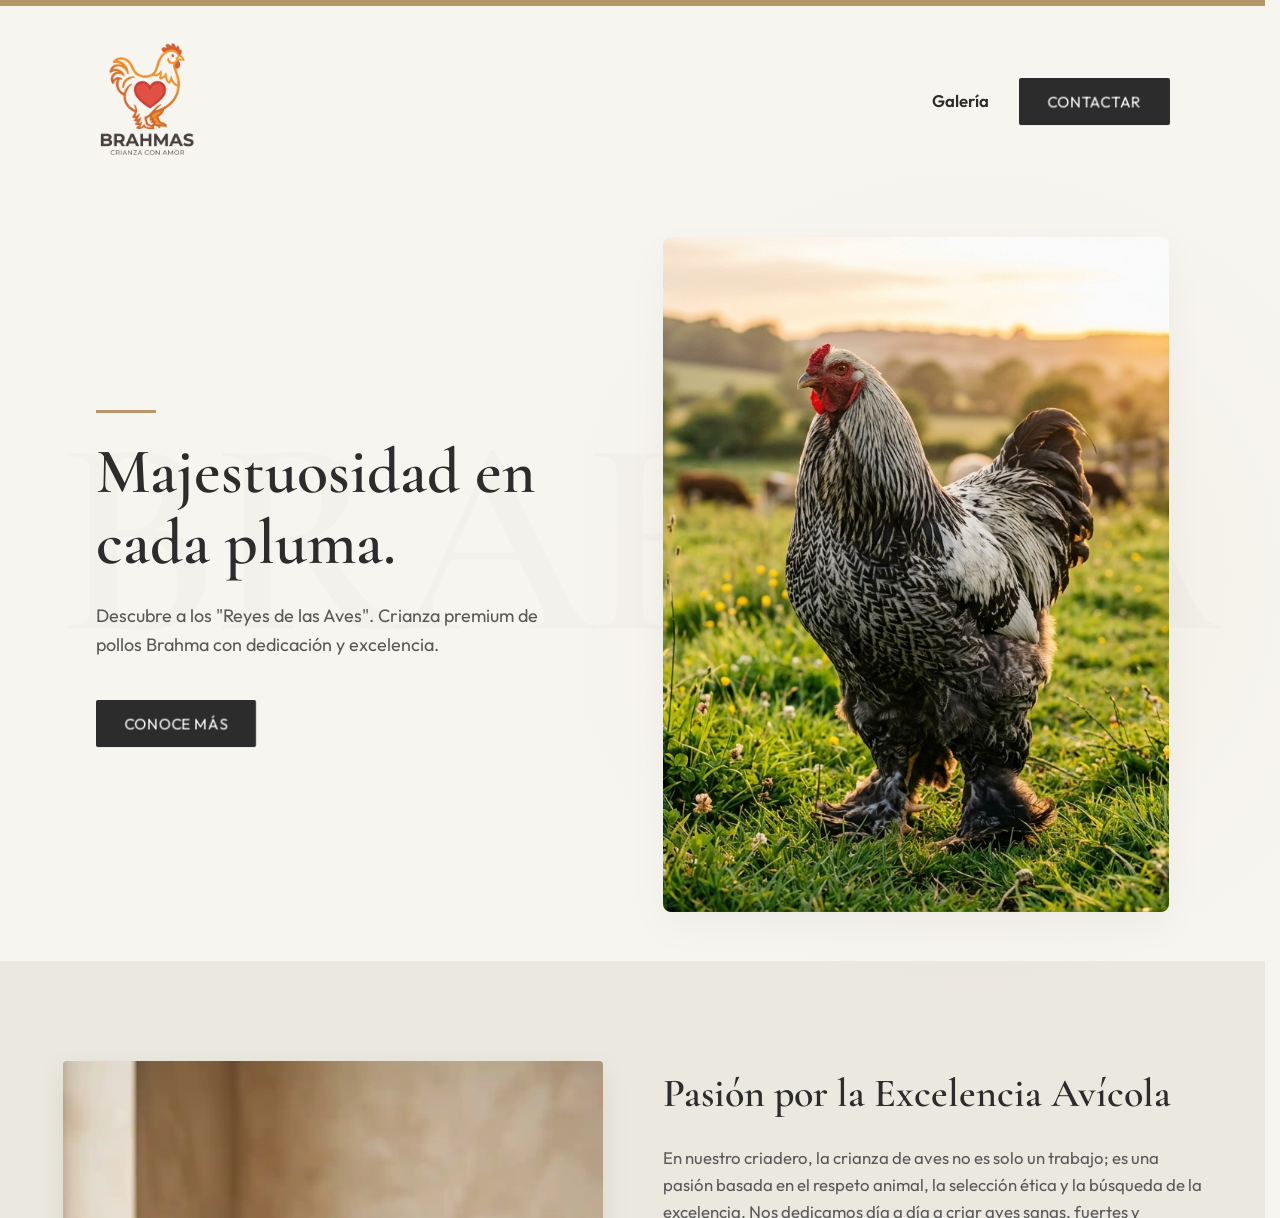
==== index.html @ 0497812a "POLLOWEB" ====
<!DOCTYPE html>
<html>
<head>
    <meta http-equiv="refresh" content="0; url=Modules/Pagina Principal/index.html" />
    <title>Redirecting...</title>
</head>
<body>
    <p>Redirigiendo a la página principal...</p>
</body>
</html>
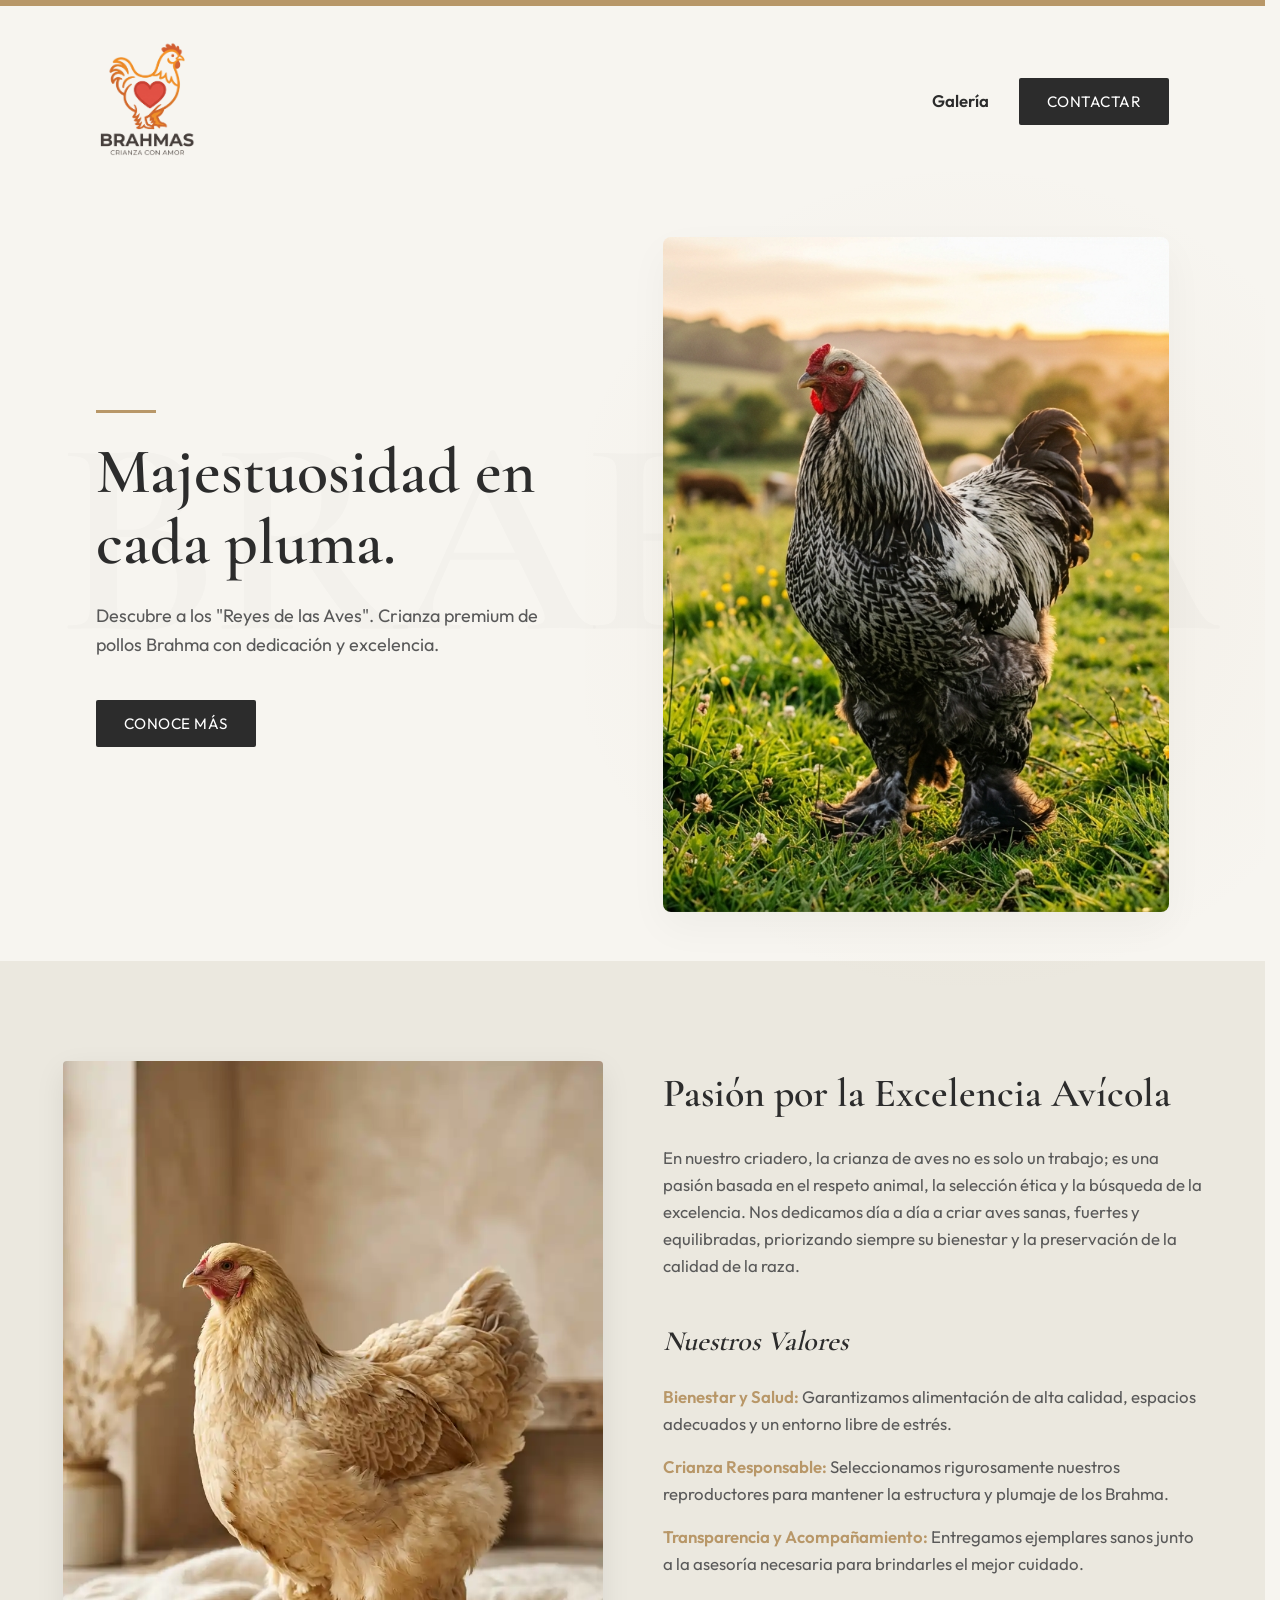
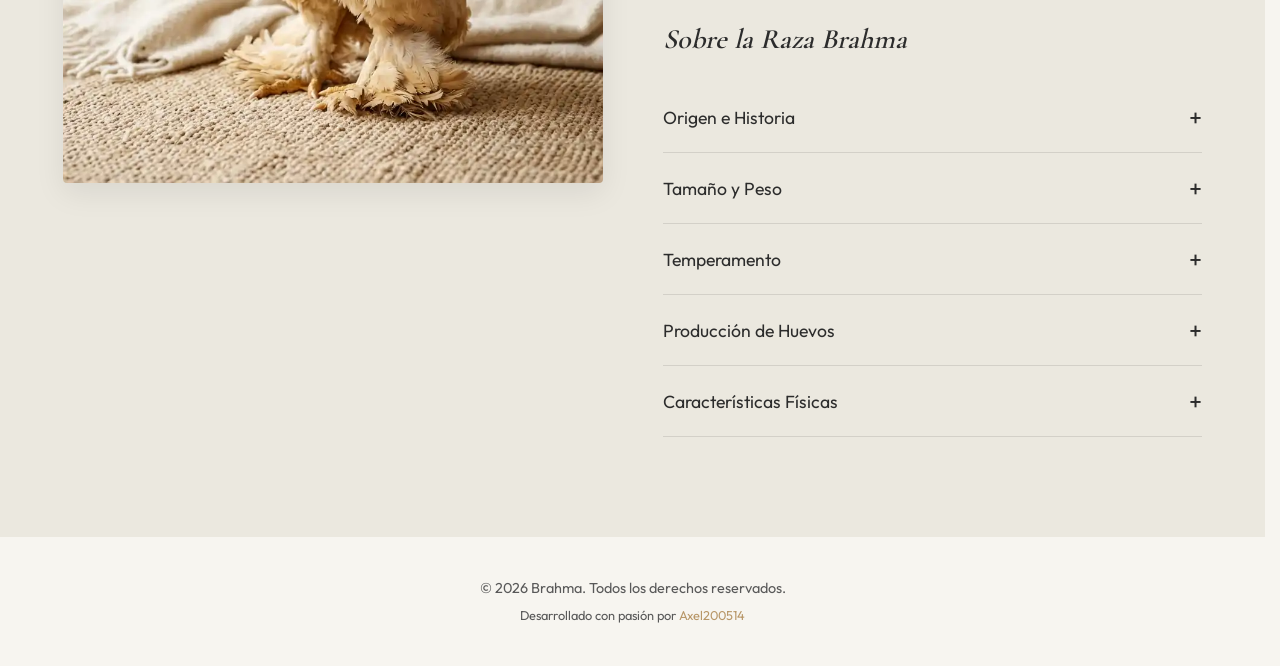
==== commit 276a92de: "QoL" ====
--- a/index.html
+++ b/index.html
@@ -1,10 +1,156 @@
 <!DOCTYPE html>
-<html>
+<html lang="es">
 <head>
-    <meta http-equiv="refresh" content="0; url=Modules/Pagina Principal/index.html" />
-    <title>Redirecting...</title>
+    <meta charset="UTF-8">
+    <meta name="viewport" content="width=device-width, initial-scale=1.0">
+    <title>Los Reyes - Granja de Pollos Brahma</title>
+    <meta name="description" content="Visualización premium de pollos Brahma, los Gigantes Gentiles. Conoce nuestra dedicación a la crianza de estas majestuosas aves.">
+    <meta name="keywords" content="pollos brahma, granja brahma, criadero brahma, aves ornamentales, gigantes gentiles, brahma premium, venta de pollos brahma">
+    <meta name="author" content="Los Reyes Brahma">
+    <meta name="developer" content="Axel200514">
+    <meta name="robots" content="index, follow">
+    
+    <!-- Open Graph para compartir en redes sociales -->
+    <meta property="og:title" content="Los Reyes - Granja de Pollos Brahma">
+    <meta property="og:description" content="Visualización premium de pollos Brahma, los Gigantes Gentiles. Conoce nuestra dedicación a la crianza de estas majestuosas aves.">
+    <meta property="og:image" content="./Styles/Images/hero_landscape.jpg">
+    <meta property="og:type" content="website">
+
+    <!-- Favicon -->
+    <link rel="icon" type="image/png" href="./Styles/Images/Logo.png">
+    <link rel="apple-touch-icon" href="./Styles/Images/Logo.png">
+
+    <link rel="stylesheet" href="./Styles/Variables.css">
+    <link rel="stylesheet" href="./Styles/Reset.css">
+    <link rel="stylesheet" href="./Styles/Utilities.css">
+    <link rel="stylesheet" href="./Styles/Layout.css">
 </head>
 <body>
-    <p>Redirigiendo a la página principal...</p>
+    <nav class="navbar">
+        <div class="logo">
+            <img src="./Styles/Images/Logo.png" alt="Brahma Logo" style="height: 120px; width: auto; object-fit: contain;">
+        </div>
+        <div class="nav-links">
+            <a href="./Modules/Gallery/Galeria.html" class="nav-link" title="Ver Galería de Pollos Brahma">Galería</a>
+            <button class="btn-primary open-modal">Contactar</button>
+        </div>
+    </nav>
+    <header class="hero">
+        <div class="hero-bg-accent"></div>
+        <div class="hero-bg-text">BRAHMA</div>
+        <div class="hero-content">
+            <div class="accent-line"></div>
+            <h1 class="hero-title">Majestuosidad en cada pluma.</h1>
+            <p class="hero-subtitle">Descubre a los "Reyes de las Aves". Crianza premium de pollos Brahma con dedicación y excelencia.</p>
+            <button class="btn-primary open-modal">Conoce Más</button>
+        </div>
+        <div class="hero-image-wrapper">
+            <img src="./Styles/Images/hero_landscape.jpg" alt="Majestuoso Gallo Brahma" class="hero-img">
+        </div>
+    </header>
+    <section class="about" id="about">
+        <div class="about-grid">
+            <div class="about-image-wrapper">
+                <img src="./Styles/Images/about.webp" alt="Hermosa Gallina Brahma" class="about-img">
+            </div>
+            <div class="about-text">
+                <h2 class="section-title">Pasión por la Excelencia Avícola</h2>
+                <p class="section-desc">
+                    En nuestro criadero, la crianza de aves no es solo un trabajo; es una pasión basada en el respeto animal, la selección ética y la búsqueda de la excelencia. Nos dedicamos día a día a criar aves sanas, fuertes y equilibradas, priorizando siempre su bienestar y la preservación de la calidad de la raza.
+                </p>
+                <h3 class="subsection-title" style="margin-top: 2rem;">Nuestros Valores</h3>
+                <ul class="section-desc" style="list-style-type: none; display: flex; flex-direction: column; gap: 1rem;">
+                    <li><strong style="color: var(--accent);">Bienestar y Salud:</strong> Garantizamos alimentación de alta calidad, espacios adecuados y un entorno libre de estrés.</li>
+                    <li><strong style="color: var(--accent);">Crianza Responsable:</strong> Seleccionamos rigurosamente nuestros reproductores para mantener la estructura y plumaje de los Brahma.</li>
+                    <li><strong style="color: var(--accent);">Transparencia y Acompañamiento:</strong> Entregamos ejemplares sanos junto a la asesoría necesaria para brindarles el mejor cuidado.</li>
+                </ul>
+                <h3 class="subsection-title">Sobre la Raza Brahma</h3>
+                <div class="accordion-container">
+                    <div class="accordion-item">
+                        <button class="accordion-header">
+                            Origen e Historia
+                            <span class="icon">+</span>
+                        </button>
+                        <div class="accordion-content">
+                            <p>Desarrollados en EE.UU. a mediados del siglo XIX, criados a partir de grandes aves importadas de China ("Shanghai") y cruzadas con razas indias. Originalmente llamados "Brahmapootra".</p>
+                        </div>
+                    </div>
+                    <div class="accordion-item">
+                        <button class="accordion-header">
+                            Tamaño y Peso
+                            <span class="icon">+</span>
+                        </button>
+                        <div class="accordion-content">
+                            <p>Conocidos como una de las razas más grandes del mundo. Los gallos pesan entre 10 y 12 libras (hasta 15+ lbs en algunos casos), y las gallinas entre 8 y 10+ libras.</p>
+                        </div>
+                    </div>
+                    <div class="accordion-item">
+                        <button class="accordion-header">
+                            Temperamento
+                            <span class="icon">+</span>
+                        </button>
+                        <div class="accordion-content">
+                            <p>Se han ganado el apodo de "Gigantes Gentiles" por su naturaleza tranquila, dócil y amistosa. No son agresivos, siendo excelentes para familias y se integran muy bien con otras aves.</p>
+                        </div>
+                    </div>
+                    <div class="accordion-item">
+                        <button class="accordion-header">
+                            Producción de Huevos
+                            <span class="icon">+</span>
+                        </button>
+                        <div class="accordion-content">
+                            <p>Son ponedoras confiables (150–200+ huevos al año) de huevos marrones medianos a grandes. Excelentes ponedoras de invierno, aunque pueden disminuir su ritmo en calor extremo.</p>
+                        </div>
+                    </div>
+                    <div class="accordion-item">
+                        <button class="accordion-header">
+                            Características Físicas
+                            <span class="icon">+</span>
+                        </button>
+                        <div class="accordion-content">
+                            <p>Aves masivas de porte erguido y plumaje denso y esponjoso. Tienen patas y dedos emplumados, una pequeña cresta "en guisante" resistente al frío y una "ceja de escarabajo" característica.</p>
+                        </div>
+                    </div>
+                </div>
+            </div>
+        </div>
+    </section>
+    <footer class="footer">
+        <p>&copy; 2026 Brahma. Todos los derechos reservados.</p>
+        <p style="font-size: 0.8rem; margin-top: 5px; color: var(--text-muted);">
+            Desarrollado con pasión por <a href="https://github.com/Axel200514" target="_blank" style="color: var(--accent); text-decoration: none;">Axel200514</a>
+        </p>
+    </footer>
+    <div class="modal-overlay" id="contactModal">
+        <div class="modal-content">
+            <button class="close-modal" aria-label="Cerrar modal">&times;</button>
+            <h2 class="modal-title">Contáctanos</h2>
+            <p class="modal-desc">Déjanos saber por dónde prefieres que hablemos y nos pondremos en contacto contigo a la brevedad.</p>
+            <div class="social-contact-grid">
+                <button class="social-btn" data-network="WhatsApp">
+                    <img src="./Styles/Images/whatsapp.svg" alt="WhatsApp" class="social-icon">
+                    <div class="social-info">
+                        <span class="social-name">WhatsApp</span>
+                        <span class="social-desc">Atención inmediata</span>
+                    </div>
+                </button>
+                <button class="social-btn" data-network="Messenger">
+                    <img src="./Styles/Images/messenger.svg" alt="Messenger" class="social-icon">
+                    <div class="social-info">
+                        <span class="social-name">Messenger</span>
+                        <span class="social-desc">Página de Facebook</span>
+                    </div>
+                </button>
+                <button class="social-btn" data-network="Instagram">
+                    <img src="./Styles/Images/instagram.svg" alt="Instagram" class="social-icon">
+                    <div class="social-info">
+                        <span class="social-name">Instagram</span>
+                        <span class="social-desc">Mensaje Directo</span>
+                    </div>
+                </button>
+            </div>
+        </div>
+    </div>
+    <script src="./Modules/Pagina Principal/script.js"></script>
 </body>
 </html>
--- a/Styles/Variables.css
+++ b/Styles/Variables.css
@@ -0,0 +1,36 @@
+
+@font-face {
+    font-family: 'Outfit';
+    src: url('Fonts/Outfit-Regular.woff2') format('woff2');
+    font-weight: 400;
+    font-style: normal;
+}
+@font-face {
+    font-family: 'Outfit';
+    src: url('Fonts/Outfit-SemiBold.woff2') format('woff2');
+    font-weight: 600;
+    font-style: normal;
+}
+@font-face {
+    font-family: 'Cormorant Garamond';
+    src: url('Fonts/CormorantGaramond-SemiBold.woff2') format('woff2');
+    font-weight: 600;
+    font-style: normal;
+}
+@font-face {
+    font-family: 'Cormorant Garamond';
+    src: url('Fonts/CormorantGaramond-Bold.woff2') format('woff2');
+    font-weight: 700;
+    font-style: normal;
+}
+:root {
+    --bg-primary: #F7F5F0;     
+    --bg-secondary: #EBE8DF;   
+    --text-main: #2C2C2C;      
+    --text-muted: #595959;     
+    --accent: #B89768;         
+    --accent-hover: #A08055;
+    --font-heading: 'Cormorant Garamond', serif;
+    --font-body: 'Outfit', sans-serif;
+    --max-width: 1200px;
+}
--- a/Styles/Utilities.css
+++ b/Styles/Utilities.css
@@ -0,0 +1,48 @@
+
+.btn-primary {
+    background-color: var(--text-main);
+    color: #fff;
+    border: none;
+    padding: 14px 28px;
+    font-family: var(--font-body);
+    font-size: 0.95rem;
+    font-weight: 500;
+    letter-spacing: 0.5px;
+    text-transform: uppercase;
+    cursor: pointer;
+    position: relative;
+    transition: background-color 0.3s ease, transform 0.3s ease;
+    border-radius: 2px;
+    animation: btnBreathe 3s infinite ease-in-out;
+}
+.btn-primary::after {
+    content: '';
+    position: absolute;
+    bottom: -10px;
+    left: 0;
+    right: 0;
+    height: 10px;
+    background: transparent;
+}
+@keyframes btnBreathe {
+    0% { transform: scale(1); }
+    50% { transform: scale(1.02); } 
+    100% { transform: scale(1); }
+}
+.btn-primary:hover {
+    background-color: var(--accent);
+    animation-play-state: paused;
+    transform: translateY(-2px);
+}
+@media (prefers-reduced-motion: reduce) {
+    .btn-primary {
+        animation: none !important;
+    }
+}
+body.modal-open .btn-primary {
+    background-color: var(--text-main) !important;
+    transform: translateY(0) !important;
+}
+.w-100 {
+    width: 100%;
+}
--- a/Styles/Layout.css
+++ b/Styles/Layout.css
@@ -0,0 +1,688 @@
+
+.navbar {
+    display: flex;
+    justify-content: space-between;
+    align-items: center;
+    padding: 35px 5%;
+    max-width: var(--max-width);
+    margin: 0 auto;
+    position: relative;
+    z-index: 10;
+}
+.logo {
+    font-size: 2rem;
+    font-weight: 800;
+    letter-spacing: -1px;
+    display: flex;
+    align-items: center;
+    gap: 12px;
+}
+.nav-links {
+    display: flex;
+    gap: 30px;
+    align-items: center;
+}
+.nav-link {
+    font-family: var(--font-body);
+    font-weight: 600;
+    font-size: 1.05rem;
+    color: var(--text-main);
+    text-decoration: none;
+    transition: all 0.3s ease;
+    position: relative;
+    padding: 5px 0;
+}
+.nav-link::after {
+    content: '';
+    position: absolute;
+    bottom: 0;
+    left: 0;
+    width: 0%;
+    height: 2px;
+    background-color: var(--accent);
+    transition: width 0.3s ease;
+}
+.hero {
+    display: flex;
+    align-items: center;
+    min-height: 85vh;
+    padding: 0 5%;
+    max-width: var(--max-width);
+    margin: 0 auto;
+    gap: 60px;
+    position: relative;
+}
+.hero-bg-accent {
+    position: absolute;
+    top: -10%;
+    right: -10%;
+    width: 60vw;
+    height: 120%;
+    background: radial-gradient(circle, rgba(184,151,104,0.08) 0%, rgba(247,245,240,0) 70%);
+    z-index: 0;
+    pointer-events: none;
+}
+.hero-bg-text {
+    position: absolute;
+    top: 45%;
+    left: 50%;
+    transform: translate(-50%, -50%);
+    font-family: var(--font-heading);
+    font-size: 22vw;
+    color: rgba(44, 44, 44, 0.02);
+    white-space: nowrap;
+    z-index: 0;
+    pointer-events: none;
+    user-select: none;
+    letter-spacing: -10px;
+}
+.hero-content {
+    flex: 1;
+    z-index: 2;
+}
+.accent-line {
+    width: 60px;
+    height: 3px;
+    background-color: var(--accent);
+    margin-bottom: 24px;
+}
+.hero-title {
+    font-size: clamp(3rem, 5vw, 5.5rem);
+    line-height: 1.1;
+    margin-bottom: 24px;
+    color: var(--text-main);
+}
+.hero-subtitle {
+    font-size: 1.125rem;
+    color: var(--text-muted);
+    margin-bottom: 40px;
+    max-width: 450px;
+}
+.hero-image-wrapper {
+    flex: 1;
+    position: relative;
+}
+.hero-img {
+    width: 100%;
+    height: auto;
+    aspect-ratio: 3 / 4;
+    max-height: 75vh;
+    object-fit: cover;
+    border-radius: 8px;
+    box-shadow: 0 15px 40px rgba(0, 0, 0, 0.04);
+    transition: transform 0.7s ease;
+}
+.hero-img:hover {
+    transform: scale(1.02);
+}
+.about {
+    background-color: var(--bg-secondary);
+    padding: 100px 5%;
+}
+.about-grid {
+    display: grid;
+    grid-template-columns: 1fr 1fr;
+    gap: 60px;
+    max-width: var(--max-width);
+    margin: 0 auto;
+    align-items: flex-start;
+}
+.about-img {
+    width: 100%;
+    height: auto;
+    border-radius: 4px;
+    box-shadow: 0 10px 30px rgba(0,0,0,0.08);
+}
+.section-title {
+    font-size: 2.5rem;
+    margin-bottom: 20px;
+}
+.section-desc {
+    font-size: 1.05rem;
+    color: var(--text-muted);
+    margin-bottom: 40px;
+}
+.subsection-title {
+    font-size: 1.75rem;
+    margin-bottom: 20px;
+    color: var(--text-main);
+    font-family: var(--font-heading);
+    font-style: italic;
+}
+.accordion-item {
+    border-bottom: 1px solid rgba(0,0,0,0.1);
+}
+.accordion-header {
+    width: 100%;
+    background: none;
+    border: none;
+    padding: 20px 0;
+    text-align: left;
+    font-family: var(--font-body);
+    font-size: 1.1rem;
+    font-weight: 500;
+    color: var(--text-main);
+    cursor: pointer;
+    display: flex;
+    justify-content: space-between;
+    align-items: center;
+    transition: color 0.3s;
+}
+.accordion-header:hover {
+    opacity: 0.7;
+}
+.accordion-content {
+    max-height: 0;
+    overflow: hidden;
+    transition: max-height 0.4s ease, padding 0.4s ease;
+}
+.accordion-content p {
+    padding-bottom: 20px;
+    color: var(--text-muted);
+    font-size: 0.95rem;
+}
+.accordion-item.active .accordion-content {
+    max-height: 200px;
+}
+.accordion-item.active .icon {
+    transform: rotate(45deg);
+}
+.icon {
+    font-size: 1.5rem;
+    transition: transform 0.3s ease;
+}
+.gallery-fullpage {
+    padding: 40px 5% 100px 5%;
+    background-color: var(--bg-primary);
+    min-height: 80vh;
+}
+.gallery-grid {
+    display: grid;
+    grid-template-columns: repeat(auto-fit, minmax(320px, 1fr));
+    gap: 20px;
+    max-width: var(--max-width);
+    margin: 0 auto;
+}
+.gallery-card {
+    position: relative;
+    border-radius: 12px;
+    overflow: hidden;
+    aspect-ratio: 4/5;
+    box-shadow: 0 10px 30px rgba(0,0,0,0.08);
+    cursor: pointer;
+    transform: translateZ(0);
+    -webkit-transform: translateZ(0);
+    -webkit-mask-image: -webkit-radial-gradient(white, black);
+    mask-image: radial-gradient(white, black);
+    background-color: var(--bg-secondary, #e8e8e8);
+    content-visibility: auto;
+    contain: content;
+}
+.gallery-card.skeleton-loading {
+    background: linear-gradient(90deg, var(--bg-secondary, #e8e8e8) 25%, #d4d4d4 50%, var(--bg-secondary, #e8e8e8) 75%);
+    background-size: 200% 100%;
+    animation: shimmer 1.5s infinite linear;
+}
+@keyframes shimmer {
+    0% { background-position: 200% 0; }
+    100% { background-position: -200% 0; }
+}
+.gallery-img {
+    width: 100%;
+    height: 100%;
+    object-fit: cover;
+    transform: scale(1.001) translateZ(0); 
+    transform-origin: center center;
+    backface-visibility: hidden;
+    -webkit-backface-visibility: hidden;
+    opacity: 0;
+    transition: opacity 0.5s ease-in, transform 0.4s ease-out;
+}
+.gallery-img.loaded {
+    opacity: 1;
+}
+.gallery-overlay {
+    position: absolute;
+    bottom: 0;
+    left: 0;
+    width: 100%;
+    padding: 60px 20px 20px 20px;
+    background: linear-gradient(to top, rgba(0,0,0,0.95) 0%, rgba(0,0,0,0.6) 40%, rgba(0,0,0,0) 100%);
+    display: flex;
+    align-items: flex-end;
+    opacity: 1;
+    transform: translateY(0);
+    transition: all 0.4s cubic-bezier(0.165, 0.84, 0.44, 1);
+}
+@media (hover: hover) {
+    .nav-link:hover {
+        color: var(--accent);
+    }
+    .nav-link:hover::after {
+        width: 100%;
+    }
+    .gallery-overlay {
+        opacity: 0;
+        transform: translateY(20px);
+    }
+    .gallery-card:hover .gallery-overlay {
+        opacity: 1;
+        transform: translateY(0);
+    }
+    .gallery-card:hover .gallery-img {
+        transform: scale(1.08);
+    }
+}
+.gallery-title {
+    font-family: var(--font-heading);
+    font-size: 1.6rem;
+    font-weight: 700;
+    color: #ffffff; 
+    margin: 0;
+    letter-spacing: 0.5px;
+    text-shadow: 
+        0px 2px 4px rgba(0,0,0,1),
+        0px 4px 12px rgba(0,0,0,0.8);
+    transition: all 0.3s ease;
+}
+@keyframes goldenShine {
+    0% {
+        text-shadow: 
+            0px 2px 4px rgba(0,0,0,1),
+            0 0 8px var(--accent);
+        color: #fff;
+    }
+    100% {
+        text-shadow: 
+            0px 2px 4px rgba(0,0,0,1),
+            0 0 15px var(--accent), 
+            0 0 25px var(--accent),
+            0 0 35px #ffdf73;
+        color: #ffdf73; 
+    }
+}
+.gallery-card:hover .gallery-title,
+.gallery-card:active .gallery-title {
+    animation: goldenShine 1.2s infinite alternate ease-in-out;
+}
+.footer {
+    text-align: center;
+    padding: 40px 20px;
+    color: var(--text-muted);
+    font-size: 0.9rem;
+}
+.modal-overlay {
+    position: fixed;
+    top: 0;
+    left: 0;
+    width: 100%;
+    height: 100%;
+    background: rgba(0,0,0,0.6);
+    backdrop-filter: blur(5px);
+    display: flex;
+    justify-content: center;
+    align-items: center;
+    z-index: 1000;
+    opacity: 0;
+    visibility: hidden;
+    transition: opacity 0.3s ease, visibility 0.3s ease;
+}
+.modal-overlay.active {
+    opacity: 1;
+    visibility: visible;
+}
+.modal-content {
+    background: var(--bg-primary);
+    padding: 50px;
+    border-radius: 12px;
+    width: 90%;
+    max-width: 650px; 
+    position: relative;
+    transform: translateY(20px);
+    transition: transform 0.3s ease;
+    box-shadow: 0 25px 50px -12px rgba(0, 0, 0, 0.25);
+}
+.modal-overlay.active .modal-content {
+    transform: translateY(0);
+}
+.close-modal {
+    position: absolute;
+    top: 20px;
+    right: 20px;
+    background: none;
+    border: none;
+    font-size: 1.5rem;
+    cursor: pointer;
+    color: var(--text-muted);
+    transition: color 0.2s;
+}
+.close-modal:hover {
+    color: var(--text-main);
+}
+.modal-title {
+    font-size: 2rem;
+    margin-bottom: 10px;
+}
+.modal-desc {
+    color: var(--text-muted);
+    margin-bottom: 30px;
+    font-size: 0.95rem;
+}
+.social-contact-grid {
+    display: flex;
+    flex-direction: column;
+    gap: 16px;
+    margin-top: 30px;
+}
+@keyframes socialPulse {
+    0% { transform: scale(1); box-shadow: 0 4px 15px rgba(0,0,0,0.02); }
+    50% { transform: scale(1.015); box-shadow: 0 10px 25px rgba(184, 151, 104, 0.15); } 
+    100% { transform: scale(1); box-shadow: 0 4px 15px rgba(0,0,0,0.02); }
+}
+.social-btn {
+    display: flex;
+    align-items: center;
+    background: #fff;
+    border: 1px solid rgba(184, 151, 104, 0.2);
+    border-radius: 8px;
+    padding: 22px 30px; 
+    cursor: pointer;
+    top: 0;
+    transition: top 0.4s cubic-bezier(0.165, 0.84, 0.44, 1), box-shadow 0.4s cubic-bezier(0.165, 0.84, 0.44, 1), border-color 0.4s ease;
+    box-shadow: 0 4px 15px rgba(0,0,0,0.02);
+    text-align: left;
+    position: relative;
+    overflow: hidden;
+    animation: socialPulse 3s infinite ease-in-out;
+}
+.social-btn:nth-child(1) { animation-delay: 0s; }
+.social-btn:nth-child(2) { animation-delay: 0.5s; }
+.social-btn:nth-child(3) { animation-delay: 1s; }
+.social-btn::before {
+    content: '';
+    position: absolute;
+    top: 0; left: 0; width: 4px; height: 100%;
+    background-color: var(--accent);
+    transform: scaleY(0);
+    transition: transform 0.4s ease;
+    transform-origin: bottom;
+}
+.social-contact-grid:hover .social-btn {
+    animation-play-state: paused;
+}
+.social-btn:hover {
+    animation-play-state: paused;
+    top: -4px;
+    box-shadow: 0 12px 24px rgba(184, 151, 104, 0.2);
+    border-color: rgba(184, 151, 104, 0.5);
+}
+.social-btn:hover::before {
+    transform: scaleY(1);
+}
+.social-icon {
+    width: 40px;
+    height: 40px;
+    margin-right: 22px;
+    transition: transform 0.4s cubic-bezier(0.175, 0.885, 0.32, 1.275);
+}
+.social-btn[data-network="Messenger"] .social-icon {
+    width: 56px;
+    height: 56px;
+    margin-left: -8px;
+    margin-right: 14px;
+}
+.social-btn:hover .social-icon {
+    transform: scale(1.15) rotate(5deg);
+}
+.social-info {
+    display: flex;
+    flex-direction: column;
+}
+.social-name {
+    font-family: var(--font-heading);
+    font-size: 1.6rem;
+    color: var(--text-main);
+    font-weight: 700;
+    line-height: 1.1;
+    margin-bottom: 4px;
+}
+.social-desc {
+    font-family: var(--font-body);
+    font-size: 0.95rem;
+    color: var(--text-muted);
+}
+.floating-back-btn {
+    position: fixed;
+    bottom: 40px;
+    right: 40px;
+    width: 60px;
+    height: 60px;
+    background: var(--accent);
+    color: var(--bg-primary);
+    border-radius: 50%;
+    display: flex;
+    justify-content: center;
+    align-items: center;
+    box-shadow: 0 10px 25px rgba(184, 151, 104, 0.4);
+    z-index: 100;
+    text-decoration: none;
+    transition: all 0.4s cubic-bezier(0.175, 0.885, 0.32, 1.275);
+}
+.floating-back-btn:hover {
+    transform: translateY(-5px) scale(1.1);
+    box-shadow: 0 15px 35px rgba(184, 151, 104, 0.6);
+    color: #fff;
+}
+.floating-back-btn svg {
+    width: 28px;
+    height: 28px;
+    transition: transform 0.3s ease;
+}
+.floating-back-btn:hover svg {
+    transform: translateX(-3px);
+}
+.floating-contact-btn {
+    position: fixed;
+    top: 40px;
+    left: 40px;
+    z-index: 100;
+    box-shadow: 0 10px 25px rgba(184, 151, 104, 0.3);
+}
+.image-lightbox {
+    position: fixed;
+    top: 0; left: 0; width: 100%; height: 100%;
+    background: rgba(0,0,0,0.85);
+    backdrop-filter: blur(8px);
+    display: flex;
+    justify-content: center;
+    align-items: center;
+    z-index: 2000;
+    opacity: 0;
+    visibility: hidden;
+    transition: opacity 0.3s ease, visibility 0.3s ease;
+}
+.image-lightbox.active {
+    opacity: 1;
+    visibility: visible;
+}
+.image-lightbox img {
+    max-width: 90%;
+    max-height: 90vh;
+    object-fit: contain;
+    border-radius: 8px;
+    box-shadow: 0 15px 40px rgba(0,0,0,0.4);
+    transform: scale(0.95);
+    transition: transform 0.4s cubic-bezier(0.175, 0.885, 0.32, 1.275);
+}
+.image-lightbox.active img {
+    transform: scale(1);
+}
+.image-lightbox-title {
+    position: absolute;
+    top: 40px;
+    left: 40px;
+    width: auto;
+    max-width: 90vw;
+    text-align: left;
+    font-size: 3rem;
+    animation: goldenShine 1.2s infinite alternate ease-in-out;
+    pointer-events: none;
+    z-index: 2001;
+    opacity: 0;
+    transform: translateX(-30px);
+    transition: opacity 0.4s ease 0.1s, transform 0.4s cubic-bezier(0.175, 0.885, 0.32, 1.275) 0.1s;
+}
+.image-lightbox.active .image-lightbox-title {
+    opacity: 1;
+    transform: translateX(0);
+}
+.image-lightbox-close {
+    position: absolute;
+    top: 25px;
+    right: 35px;
+    color: #fff;
+    font-size: 2.5rem;
+    cursor: pointer;
+    background: none;
+    border: none;
+    transition: transform 0.2s, color 0.2s;
+}
+.image-lightbox-close:hover {
+    transform: scale(1.1);
+    color: var(--accent);
+}
+@media (max-width: 1024px) {
+    .hero {
+        min-height: auto;
+        padding-top: 80px;
+        padding-bottom: 80px;
+    }
+    .gallery-grid {
+        grid-template-columns: repeat(auto-fit, minmax(220px, 1fr));
+    }
+    .image-lightbox {
+        flex-direction: column;
+    }
+    .image-lightbox img {
+        order: 2;
+        max-height: 75vh;
+    }
+    .image-lightbox-title {
+        position: relative;
+        top: auto;
+        left: auto;
+        order: 1;
+        font-size: 2.2rem !important;
+        text-align: center;
+        margin-bottom: 20px;
+        width: 100%;
+        transform: translateY(-20px);
+    }
+    .image-lightbox.active .image-lightbox-title {
+        transform: translateY(0);
+    }
+}
+@media (max-width: 768px) {
+    .navbar {
+        flex-direction: column;
+        gap: 20px;
+        padding: 20px 5%;
+    }
+    .hero {
+        flex-direction: column-reverse; 
+        text-align: center;
+        padding-top: 20px;
+        gap: 30px;
+    }
+    .hero-image-wrapper {
+        width: 100%;
+    }
+    .hero-img {
+        aspect-ratio: 4 / 3; 
+        max-height: 40vh;
+        object-position: center 15%; 
+    }
+    .accent-line {
+        margin: 0 auto 24px auto;
+    }
+    .hero-title {
+        font-size: 2.2rem;
+        word-wrap: break-word;
+    }
+    .hero-subtitle {
+        margin: 0 auto 30px;
+    }
+    .about-grid {
+        display: block;
+    }
+    .about-grid::after {
+        content: "";
+        display: table;
+        clear: both;
+    }
+    .about-image-wrapper {
+        float: left;
+        width: 110px; 
+        margin-right: 15px;
+        margin-bottom: 10px;
+    }
+    .about-text {
+        word-wrap: break-word;
+        overflow-wrap: break-word;
+    }
+    .about .section-title {
+        font-size: 1.7rem;
+        margin-top: 0;
+        margin-bottom: 10px;
+        line-height: 1.1;
+    }
+    .floating-back-btn {
+        bottom: 20px;
+        right: 20px;
+        width: 50px;
+        height: 50px;
+    }
+    .floating-back-btn svg {
+        width: 24px;
+        height: 24px;
+    }
+    .floating-contact-btn {
+        top: 20px;
+        left: 20px;
+        font-size: 0.85rem;
+        padding: 10px 20px;
+    }
+    .gallery-grid {
+        grid-template-columns: 1fr 1fr; 
+        gap: 12px;
+    }
+    .gallery-card {
+        border-radius: 8px;
+    }
+    .gallery-title {
+        font-size: 1rem;
+    }
+    .image-lightbox-title {
+        font-size: 1.6rem !important;
+        margin-bottom: 15px;
+    }
+    .gallery-overlay {
+        padding: 15px 10px 10px 10px;
+    }
+    .modal-content {
+        padding: 30px 20px;
+        width: 95%;
+        max-width: 100%;
+        margin: 0 auto;
+    }
+}
+@media (prefers-reduced-motion: reduce) {
+    .social-btn,
+    .gallery-title,
+    .image-lightbox-title {
+        animation: none !important;
+    }
+    .gallery-img {
+        transition: none !important;
+    }
+}
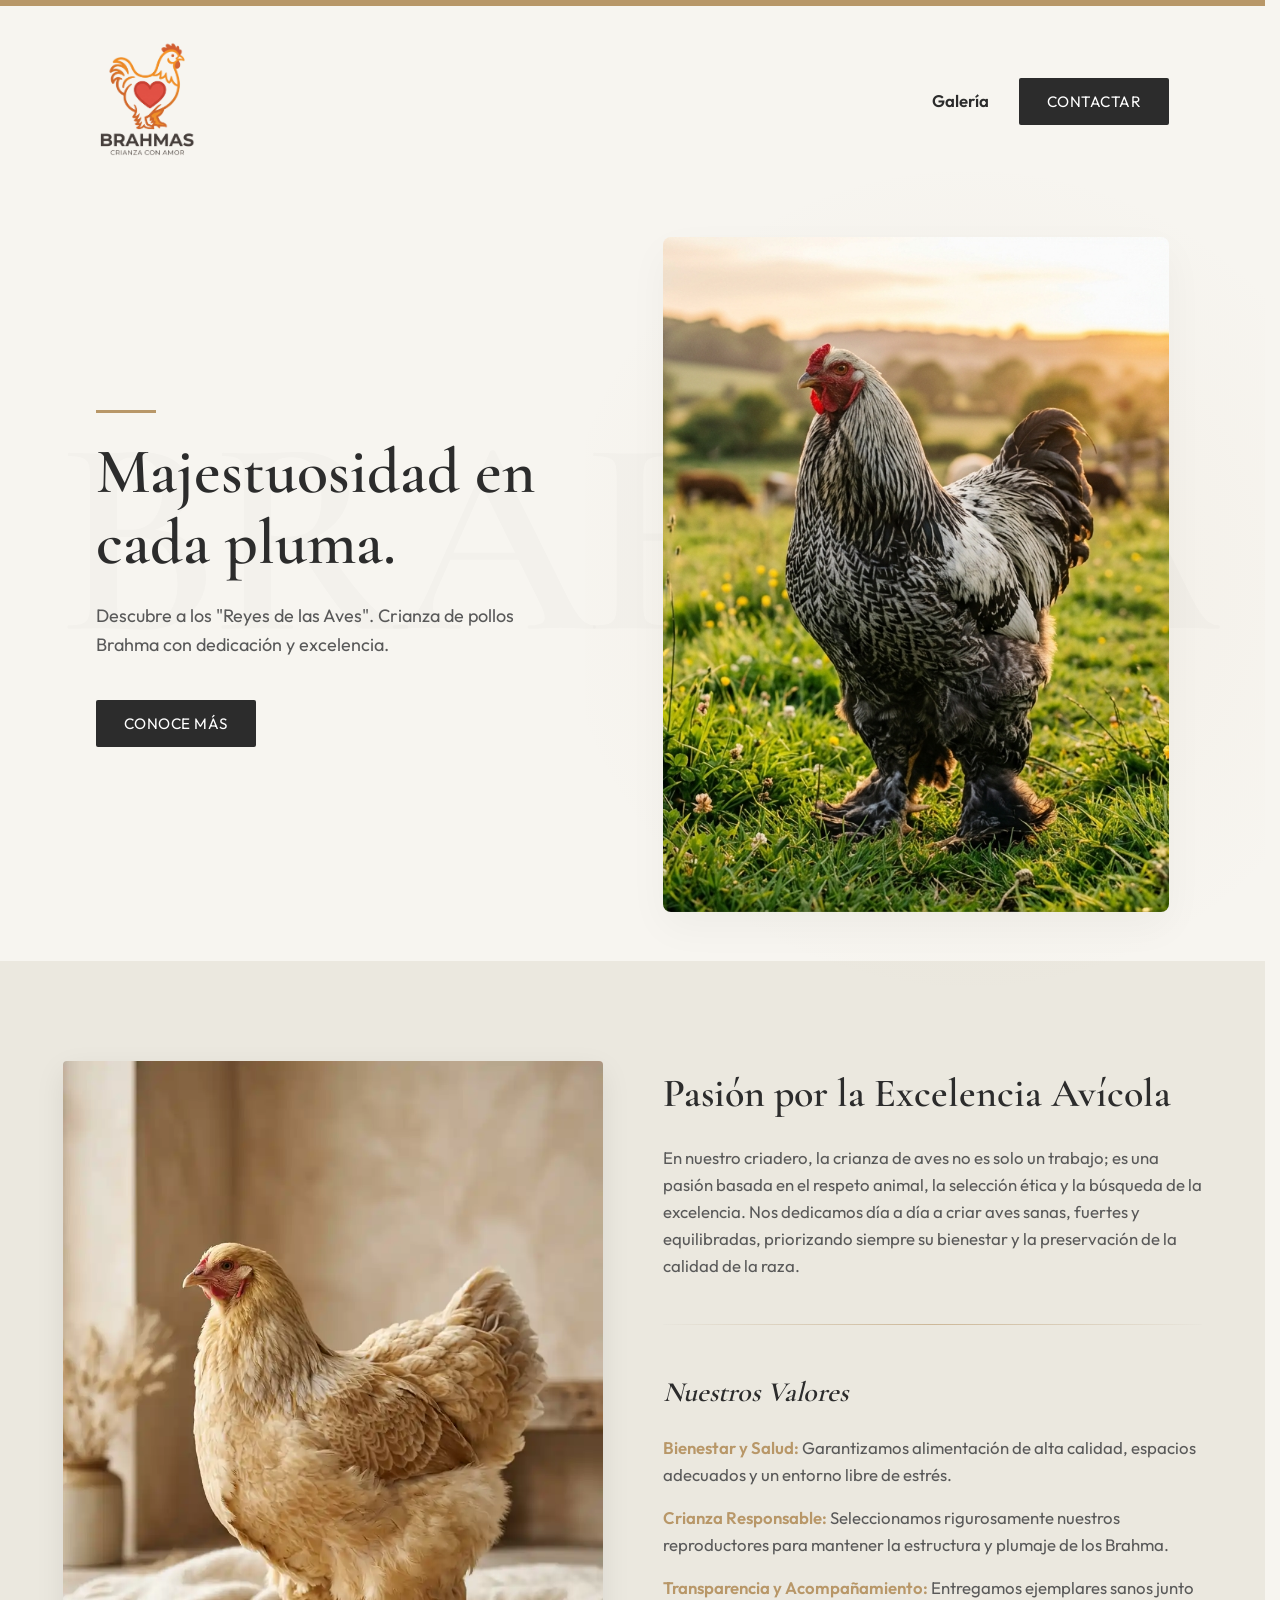
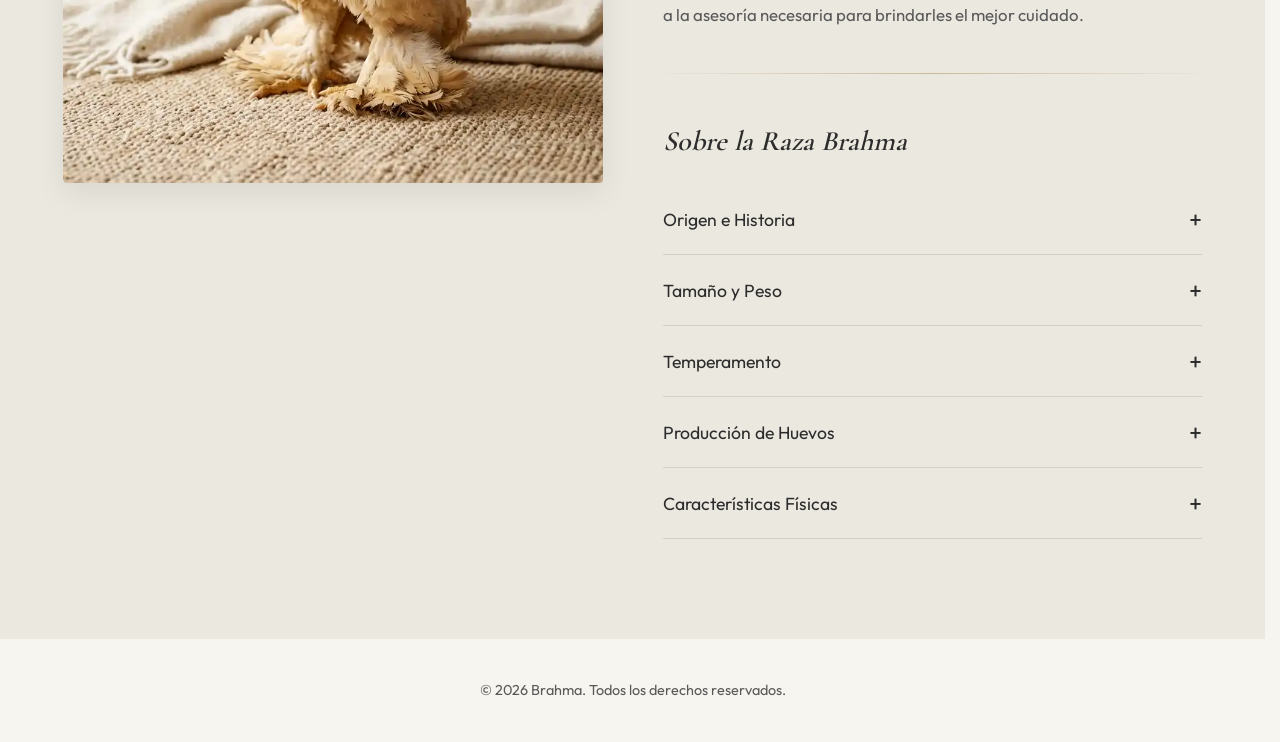
==== commit 6f2be71e: "QoL1" ====
--- a/index.html
+++ b/index.html
@@ -41,7 +41,7 @@
         <div class="hero-content">
             <div class="accent-line"></div>
             <h1 class="hero-title">Majestuosidad en cada pluma.</h1>
-            <p class="hero-subtitle">Descubre a los "Reyes de las Aves". Crianza premium de pollos Brahma con dedicación y excelencia.</p>
+            <p class="hero-subtitle">Descubre a los "Reyes de las Aves". Crianza de pollos Brahma con dedicación y excelencia.</p>
             <button class="btn-primary open-modal">Conoce Más</button>
         </div>
         <div class="hero-image-wrapper">
@@ -58,12 +58,14 @@
                 <p class="section-desc">
                     En nuestro criadero, la crianza de aves no es solo un trabajo; es una pasión basada en el respeto animal, la selección ética y la búsqueda de la excelencia. Nos dedicamos día a día a criar aves sanas, fuertes y equilibradas, priorizando siempre su bienestar y la preservación de la calidad de la raza.
                 </p>
-                <h3 class="subsection-title" style="margin-top: 2rem;">Nuestros Valores</h3>
+                <hr class="section-divider">
+                <h3 class="subsection-title">Nuestros Valores</h3>
                 <ul class="section-desc" style="list-style-type: none; display: flex; flex-direction: column; gap: 1rem;">
                     <li><strong style="color: var(--accent);">Bienestar y Salud:</strong> Garantizamos alimentación de alta calidad, espacios adecuados y un entorno libre de estrés.</li>
                     <li><strong style="color: var(--accent);">Crianza Responsable:</strong> Seleccionamos rigurosamente nuestros reproductores para mantener la estructura y plumaje de los Brahma.</li>
                     <li><strong style="color: var(--accent);">Transparencia y Acompañamiento:</strong> Entregamos ejemplares sanos junto a la asesoría necesaria para brindarles el mejor cuidado.</li>
                 </ul>
+                <hr class="section-divider">
                 <h3 class="subsection-title">Sobre la Raza Brahma</h3>
                 <div class="accordion-container">
                     <div class="accordion-item">
@@ -116,10 +118,7 @@
         </div>
     </section>
     <footer class="footer">
-        <p>&copy; 2026 Brahma. Todos los derechos reservados.</p>
-        <p style="font-size: 0.8rem; margin-top: 5px; color: var(--text-muted);">
-            Desarrollado con pasión por <a href="https://github.com/Axel200514" target="_blank" style="color: var(--accent); text-decoration: none;">Axel200514</a>
-        </p>
+        <p>&copy; 2026 <a href="https://github.com/Axel200514" target="_blank" style="color: inherit; text-decoration: none;" title="Desarrollador: Axel200514">Brahma</a>. Todos los derechos reservados.</p>
     </footer>
     <div class="modal-overlay" id="contactModal">
         <div class="modal-content">
--- a/Styles/Layout.css
+++ b/Styles/Layout.css
@@ -148,6 +148,13 @@
     color: var(--text-main);
     font-family: var(--font-heading);
     font-style: italic;
+}
+.section-divider {
+    border: none;
+    height: 1px;
+    background: linear-gradient(to right, rgba(0,0,0,0.02), var(--accent), rgba(0,0,0,0.02));
+    margin: 45px 0;
+    opacity: 0.6;
 }
 .accordion-item {
     border-bottom: 1px solid rgba(0,0,0,0.1);
@@ -552,6 +559,9 @@
     color: var(--accent);
 }
 @media (max-width: 1024px) {
+    .about {
+        padding: 60px 5%;
+    }
     .hero {
         min-height: auto;
         padding-top: 80px;
@@ -583,6 +593,9 @@
     }
 }
 @media (max-width: 768px) {
+    .about {
+        padding: 40px 5%;
+    }
     .navbar {
         flex-direction: column;
         gap: 20px;
